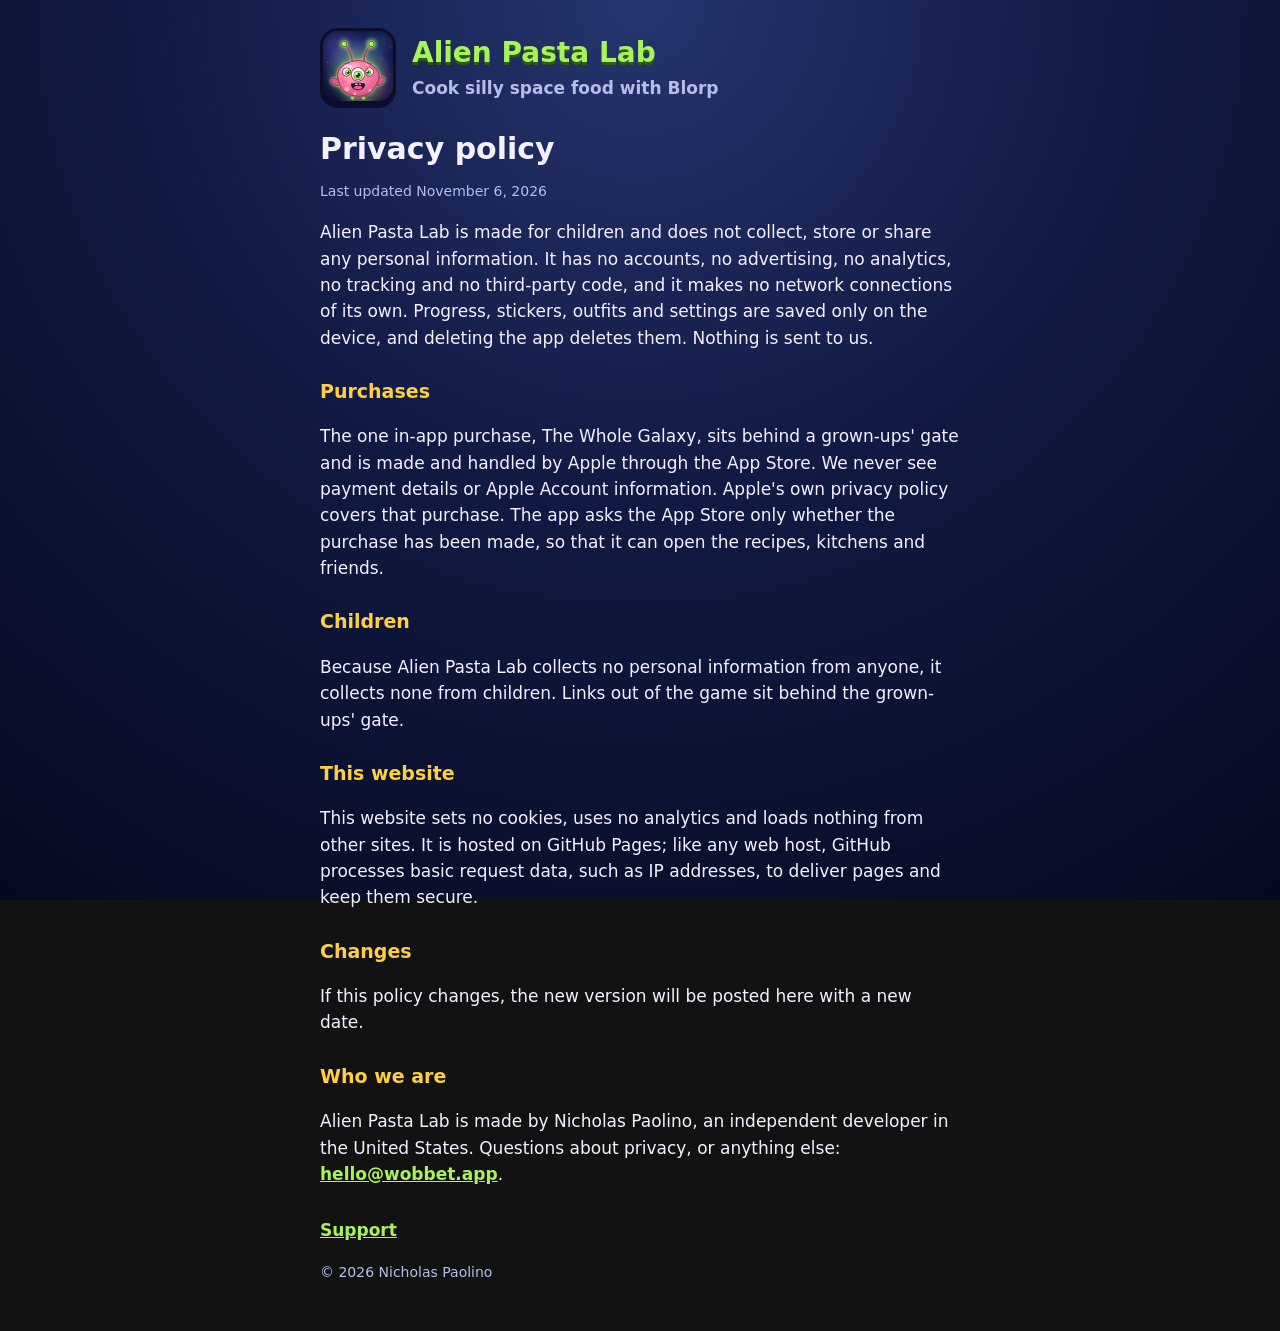
==== privacy/index.html @ 36370f09 "Alien Pasta Lab support and privacy pages" ====
<!doctype html>
<html lang="en">
<head>
<meta charset="utf-8">
<meta name="viewport" content="width=device-width, initial-scale=1">
<title>Privacy policy · Alien Pasta Lab</title>
<meta name="description" content="Alien Pasta Lab collects no data.">
<meta name="theme-color" content="#0b1131">
<link rel="icon" href="../assets/icon-256.png">
<link rel="stylesheet" href="../assets/site.css">
</head>
<body>
<main>
  <header>
    <img src="../assets/icon-256.png" alt="">
    <div><p class="brand">Alien Pasta Lab</p><p class="tag">Cook silly space food with Blorp</p></div>
  </header>

  <h1>Privacy policy</h1>
  <p class="updated">Last updated November 6, 2026</p>

  <p>Alien Pasta Lab is made for children and does not collect, store or share any personal information. It has no accounts,
  no advertising, no analytics, no tracking and no third-party code, and it makes no network connections of its own. Progress,
  stickers, outfits and settings are saved only on the device, and deleting the app deletes them. Nothing is sent to us.</p>

  <h2>Purchases</h2>
  <p>The one in-app purchase, The Whole Galaxy, sits behind a grown-ups' gate and is made and handled by Apple through the
  App Store. We never see payment details or Apple Account information. Apple's own privacy policy covers that purchase. The
  app asks the App Store only whether the purchase has been made, so that it can open the recipes, kitchens and friends.</p>

  <h2>Children</h2>
  <p>Because Alien Pasta Lab collects no personal information from anyone, it collects none from children. Links out of the
  game sit behind the grown-ups' gate.</p>

  <h2>This website</h2>
  <p>This website sets no cookies, uses no analytics and loads nothing from other sites. It is hosted on GitHub Pages; like any
  web host, GitHub processes basic request data, such as IP addresses, to deliver pages and keep them secure.</p>

  <h2>Changes</h2>
  <p>If this policy changes, the new version will be posted here with a new date.</p>

  <h2>Who we are</h2>
  <p>Alien Pasta Lab is made by Nicholas Paolino, an independent developer in the United States. Questions about privacy, or
  anything else: <a href="mailto:hello@wobbet.app?subject=Alien%20Pasta%20Lab%20privacy">hello@wobbet.app</a>.</p>

  <nav><a href="../">Support</a></nav>
  <footer>© 2026 Nicholas Paolino</footer>
</main>
</body>
</html>
---- assets/site.css ----
:root{--deep:#0b1131;--panel:#1d2a5c;--panel-top:#2c3d7e;--ink:#0a0e2a;--star:#f4f1ff;--muted:#b6bee8;--goo:#a8f25a;--blorp:#ff7fa6;--gold:#ffcf3f;color-scheme:dark}
*{box-sizing:border-box}
html{background:radial-gradient(circle at 50% 0%,#26356f,#111a44 45%,#060a20) fixed;color:var(--star)}
body{margin:0;font:17px/1.55 ui-rounded,"SF Pro Rounded","Arial Rounded MT Bold",system-ui,sans-serif;-webkit-font-smoothing:antialiased}
main{max-width:680px;margin:0 auto;padding:28px 20px 48px}
header{display:flex;gap:16px;align-items:center;margin-bottom:22px}
header img{width:76px;height:76px;border-radius:18px;border:3px solid var(--ink);box-shadow:0 4px 0 var(--ink)}
.brand{margin:0;font-weight:900;font-size:28px;color:var(--goo);text-shadow:0 3px 0 #2b5c10}
.tag{margin:0;color:var(--muted);font-weight:700}
h1{font-size:30px;margin:8px 0 14px}
h2{font-size:19px;margin:26px 0 6px;color:var(--gold)}
p,li{color:var(--star)}
.card{background:linear-gradient(var(--panel-top),var(--panel));border:3px solid var(--ink);border-radius:18px;padding:14px 16px;box-shadow:0 5px 0 var(--ink)}
a{color:var(--goo);font-weight:800}
.updated{color:var(--muted);font-size:14px;margin-top:-6px}
nav{margin-top:30px}
footer{margin-top:18px;color:var(--muted);font-size:14px}
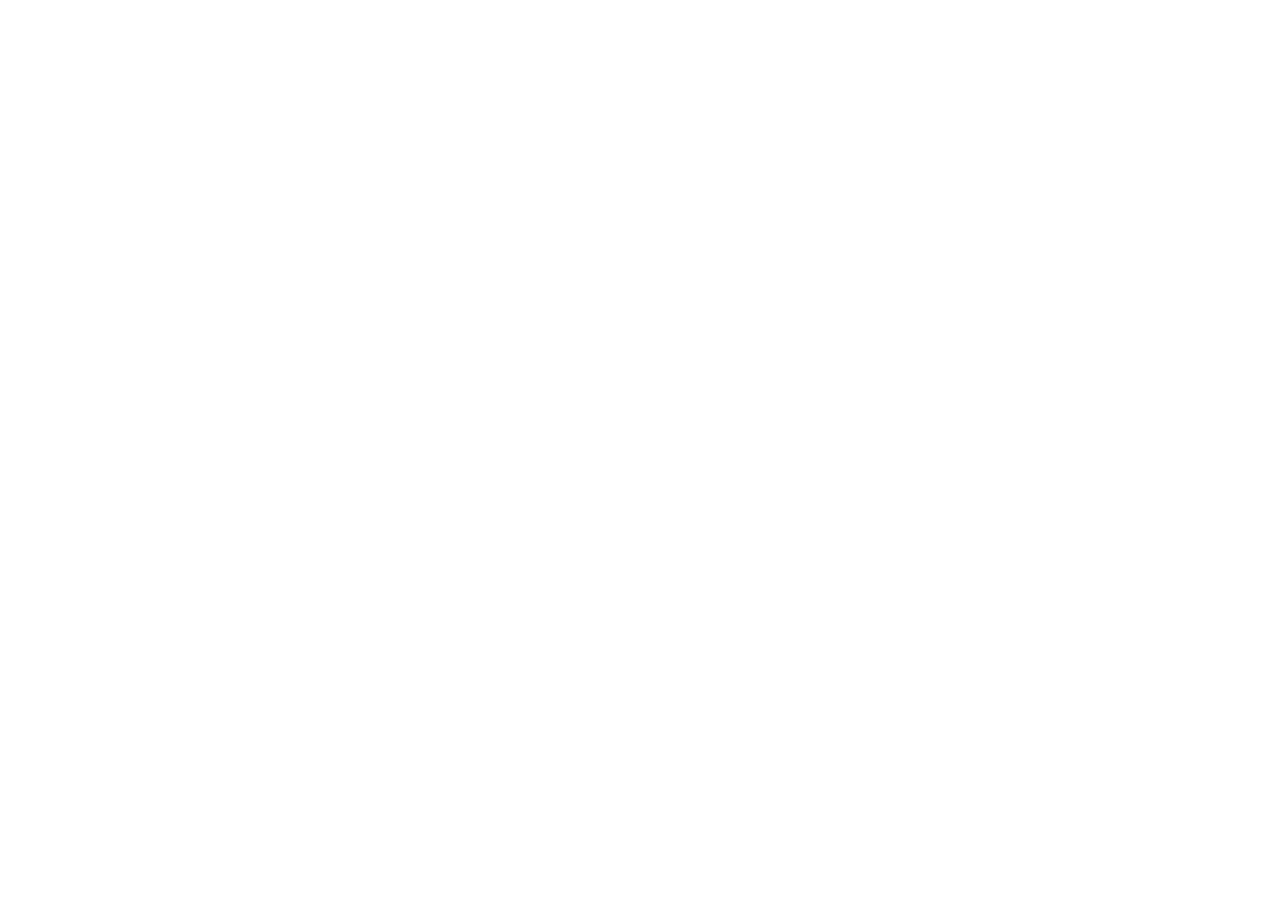
==== commit 8bcb16a7: "Moved to alienpasta.app: support and privacy redirect there Co-Authored-By: Claude Opus 5.5 <noreply" ====
--- a/privacy/index.html
+++ b/privacy/index.html
@@ -1,50 +1,5 @@
-<!doctype html>
-<html lang="en">
-<head>
-<meta charset="utf-8">
-<meta name="viewport" content="width=device-width, initial-scale=1">
-<title>Privacy policy · Alien Pasta Lab</title>
-<meta name="description" content="Alien Pasta Lab collects no data.">
-<meta name="theme-color" content="#0b1131">
-<link rel="icon" href="../assets/icon-256.png">
-<link rel="stylesheet" href="../assets/site.css">
-</head>
-<body>
-<main>
-  <header>
-    <img src="../assets/icon-256.png" alt="">
-    <div><p class="brand">Alien Pasta Lab</p><p class="tag">Cook silly space food with Blorp</p></div>
-  </header>
-
-  <h1>Privacy policy</h1>
-  <p class="updated">Last updated November 6, 2026</p>
-
-  <p>Alien Pasta Lab is made for children and does not collect, store or share any personal information. It has no accounts,
-  no advertising, no analytics, no tracking and no third-party code, and it makes no network connections of its own. Progress,
-  stickers, outfits and settings are saved only on the device, and deleting the app deletes them. Nothing is sent to us.</p>
-
-  <h2>Purchases</h2>
-  <p>The one in-app purchase, The Whole Galaxy, sits behind a grown-ups' gate and is made and handled by Apple through the
-  App Store. We never see payment details or Apple Account information. Apple's own privacy policy covers that purchase. The
-  app asks the App Store only whether the purchase has been made, so that it can open the recipes, kitchens and friends.</p>
-
-  <h2>Children</h2>
-  <p>Because Alien Pasta Lab collects no personal information from anyone, it collects none from children. Links out of the
-  game sit behind the grown-ups' gate.</p>
-
-  <h2>This website</h2>
-  <p>This website sets no cookies, uses no analytics and loads nothing from other sites. It is hosted on GitHub Pages; like any
-  web host, GitHub processes basic request data, such as IP addresses, to deliver pages and keep them secure.</p>
-
-  <h2>Changes</h2>
-  <p>If this policy changes, the new version will be posted here with a new date.</p>
-
-  <h2>Who we are</h2>
-  <p>Alien Pasta Lab is made by Nicholas Paolino, an independent developer in the United States. Questions about privacy, or
-  anything else: <a href="mailto:hello@wobbet.app?subject=Alien%20Pasta%20Lab%20privacy">hello@wobbet.app</a>.</p>
-
-  <nav><a href="../">Support</a></nav>
-  <footer>© 2026 Nicholas Paolino</footer>
-</main>
-</body>
-</html>
+<!DOCTYPE html>
+<html lang="en"><head><meta charset="utf-8"><title>Alien Pasta Lab has moved</title>
+<meta name="robots" content="noindex"><link rel="canonical" href="https://alienpasta.app/privacy/">
+<meta http-equiv="refresh" content="0; url=https://alienpasta.app/privacy/"><script>location.replace("https://alienpasta.app/privacy/")</script></head>
+<body><p>Alien Pasta Lab has moved to <a href="https://alienpasta.app/privacy/">https://alienpasta.app/privacy/</a>.</p></body></html>
